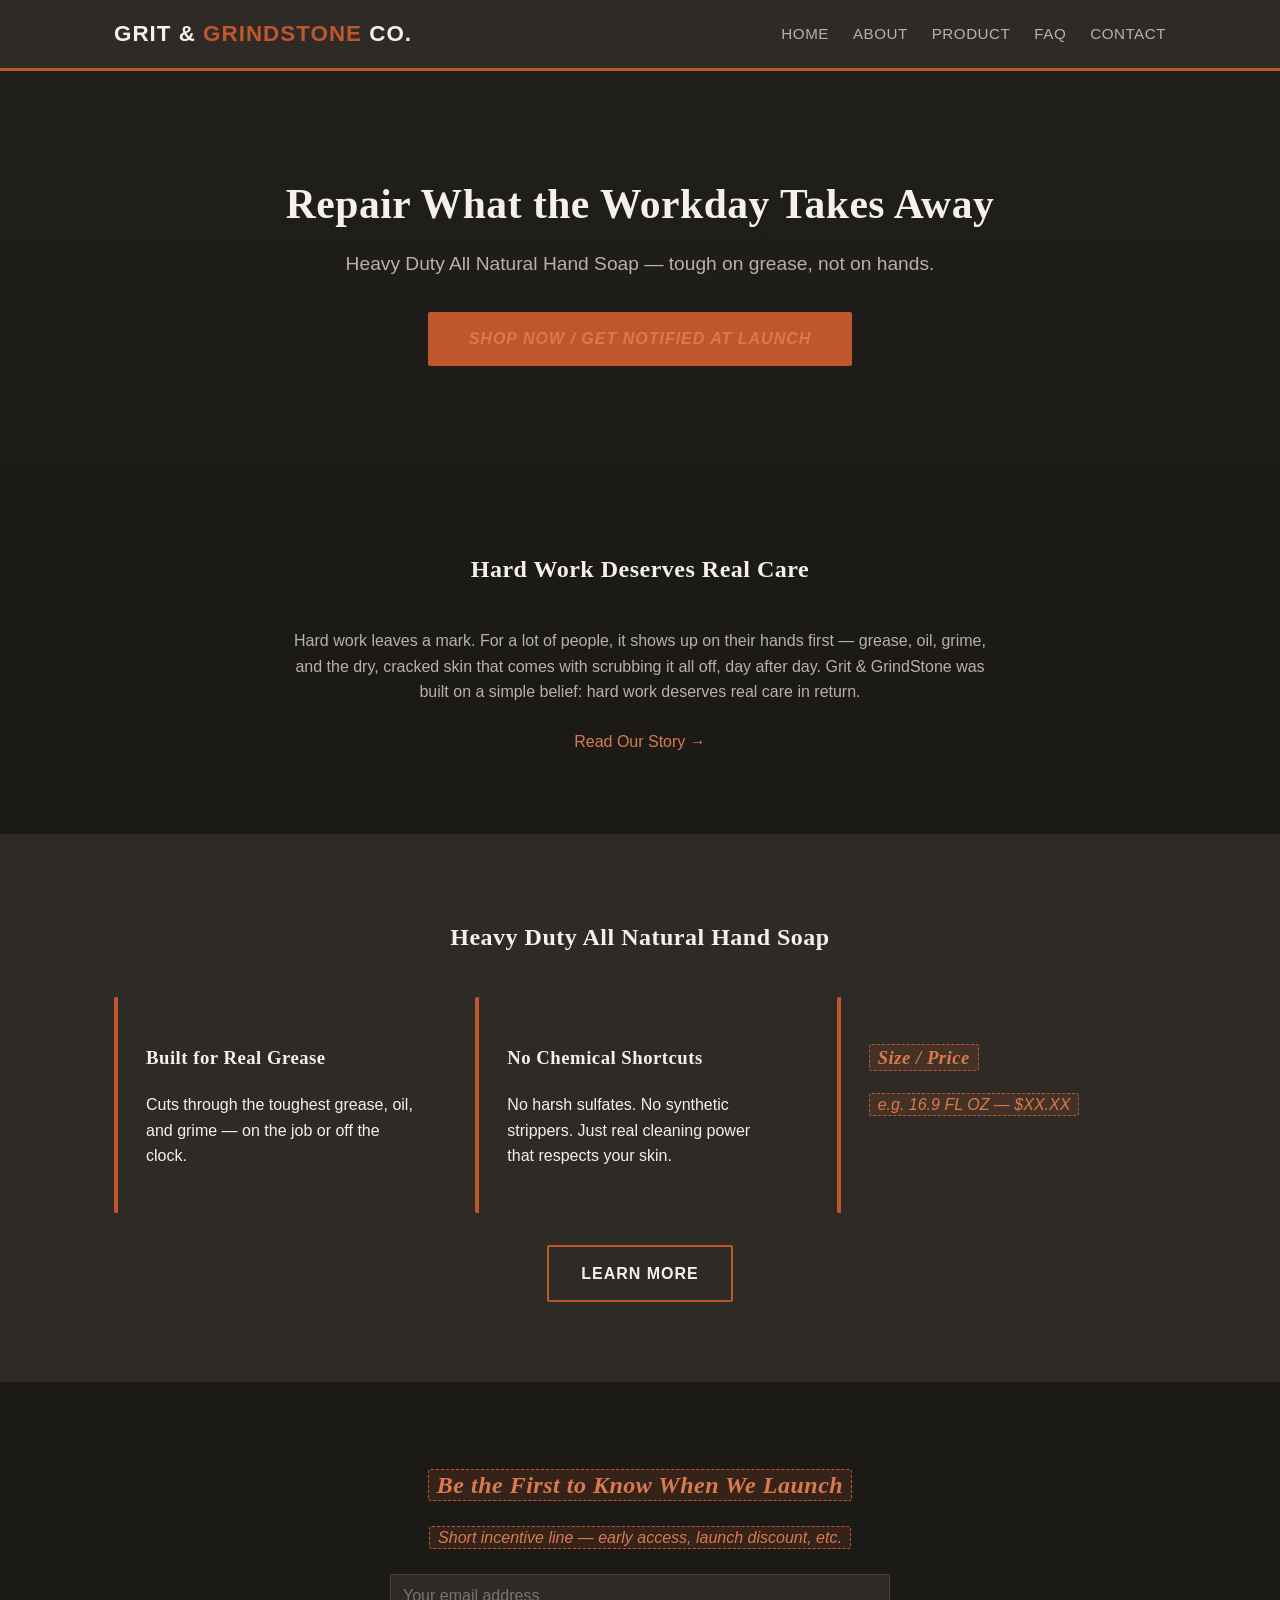
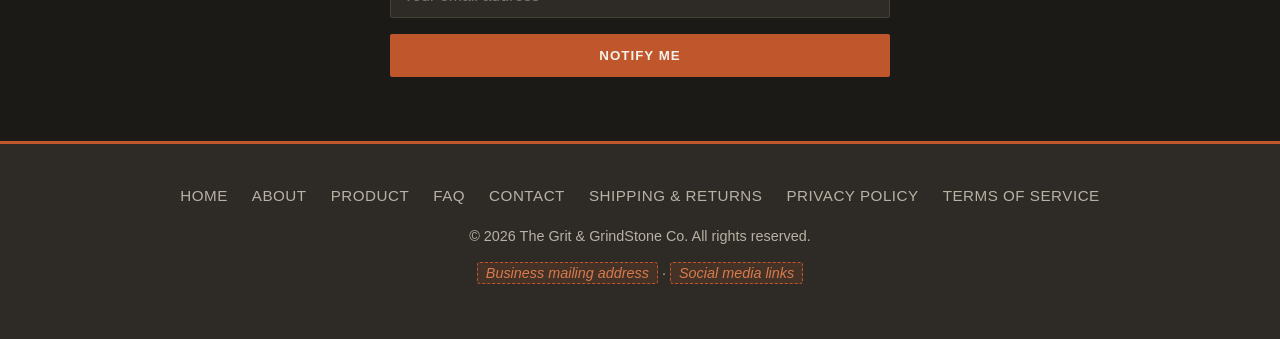
==== index.html @ a83cf023 "Initial site scaffold: homepage, about, product, FAQ, contact, shipping/returns, privacy, terms" ====
<!DOCTYPE html>
<html lang="en">
<head>
<meta charset="UTF-8">
<meta name="viewport" content="width=device-width, initial-scale=1.0">
<title>Grit & GrindStone Co. | Heavy Duty All Natural Hand Soap</title>
<meta name="description" content="Heavy Duty All Natural Hand Soap — tough on grease, not on hands.">
<link rel="stylesheet" href="css/style.css">
</head>
<body>

<header>
  <div class="nav-wrap">
    <div class="logo">Grit &amp; <span>GrindStone</span> Co.</div>
    <nav>
      <ul>
        <li><a href="index.html">Home</a></li>
        <li><a href="about.html">About</a></li>
        <li><a href="product.html">Product</a></li>
        <li><a href="faq.html">FAQ</a></li>
        <li><a href="contact.html">Contact</a></li>
      </ul>
    </nav>
  </div>
</header>

<section class="hero">
  <h1>Repair What the Workday Takes Away</h1>
  <p>Heavy Duty All Natural Hand Soap — tough on grease, not on hands.</p>
  <a href="product.html" class="btn"><span class="placeholder">Shop Now / Get Notified at Launch</span></a>
</section>

<section>
  <div class="container">
    <div class="section-title">
      <h2>Hard Work Deserves Real Care</h2>
    </div>
    <p style="max-width:700px;margin:0 auto;text-align:center;color:var(--gray-text);">
      Hard work leaves a mark. For a lot of people, it shows up on their hands first — grease, oil, grime, and the dry, cracked skin that comes with scrubbing it all off, day after day. Grit & GrindStone was built on a simple belief: hard work deserves real care in return.
    </p>
    <p style="text-align:center;margin-top:24px;"><a href="about.html">Read Our Story &rarr;</a></p>
  </div>
</section>

<section class="alt">
  <div class="container">
    <div class="section-title">
      <h2>Heavy Duty All Natural Hand Soap</h2>
    </div>
    <div class="grid">
      <div class="card">
        <h3>Built for Real Grease</h3>
        <p>Cuts through the toughest grease, oil, and grime — on the job or off the clock.</p>
      </div>
      <div class="card">
        <h3>No Chemical Shortcuts</h3>
        <p>No harsh sulfates. No synthetic strippers. Just real cleaning power that respects your skin.</p>
      </div>
      <div class="card">
        <h3><span class="placeholder">Size / Price</span></h3>
        <p><span class="placeholder">e.g. 16.9 FL OZ — $XX.XX</span></p>
      </div>
    </div>
    <p style="text-align:center;margin-top:32px;"><a href="product.html" class="btn btn-outline">Learn More</a></p>
  </div>
</section>

<section>
  <div class="container" style="text-align:center;">
    <h2><span class="placeholder">Be the First to Know When We Launch</span></h2>
    <p style="color:var(--gray-text);max-width:500px;margin:0 auto 24px;"><span class="placeholder">Short incentive line — early access, launch discount, etc.</span></p>
    <form style="margin:0 auto;" onsubmit="return false;">
      <input type="email" placeholder="Your email address" required>
      <button type="submit" class="btn">Notify Me</button>
    </form>
  </div>
</section>

<footer>
  <nav>
    <ul>
      <li><a href="index.html">Home</a></li>
      <li><a href="about.html">About</a></li>
      <li><a href="product.html">Product</a></li>
      <li><a href="faq.html">FAQ</a></li>
      <li><a href="contact.html">Contact</a></li>
      <li><a href="shipping-returns.html">Shipping &amp; Returns</a></li>
      <li><a href="privacy.html">Privacy Policy</a></li>
      <li><a href="terms.html">Terms of Service</a></li>
    </ul>
  </nav>
  <p>&copy; 2026 The Grit &amp; GrindStone Co. All rights reserved.</p>
  <p><span class="placeholder">Business mailing address</span> &middot; <span class="placeholder">Social media links</span></p>
</footer>

</body>
</html>
---- css/style.css ----
:root {
  --charcoal: #1c1a17;
  --steel: #2e2b27;
  --steel-light: #454138;
  --rust: #c0562c;
  --rust-light: #d97a4d;
  --off-white: #f4f1ea;
  --gray-text: #b8b2a5;
  --max-width: 1100px;
}

* { box-sizing: border-box; }

body {
  margin: 0;
  font-family: 'Segoe UI', Arial, sans-serif;
  background: var(--charcoal);
  color: var(--off-white);
  line-height: 1.6;
}

a { color: var(--rust-light); text-decoration: none; }
a:hover { text-decoration: underline; }

h1, h2, h3 {
  font-family: Georgia, 'Times New Roman', serif;
  letter-spacing: 0.5px;
}

.container {
  max-width: var(--max-width);
  margin: 0 auto;
  padding: 0 24px;
}

/* Header / Nav */
header {
  background: var(--steel);
  border-bottom: 3px solid var(--rust);
  position: sticky;
  top: 0;
  z-index: 10;
}

.nav-wrap {
  display: flex;
  align-items: center;
  justify-content: space-between;
  padding: 16px 24px;
  max-width: var(--max-width);
  margin: 0 auto;
}

.logo {
  font-size: 1.4rem;
  font-weight: bold;
  color: var(--off-white);
  text-transform: uppercase;
  letter-spacing: 1px;
}
.logo span { color: var(--rust); }

nav ul {
  list-style: none;
  display: flex;
  gap: 24px;
  margin: 0;
  padding: 0;
  flex-wrap: wrap;
}

nav a {
  color: var(--gray-text);
  font-size: 0.95rem;
  text-transform: uppercase;
  letter-spacing: 0.5px;
}
nav a:hover { color: var(--rust-light); text-decoration: none; }

/* Hero */
.hero {
  background: linear-gradient(rgba(28,26,23,0.75), rgba(28,26,23,0.9)), var(--steel);
  padding: 100px 24px;
  text-align: center;
}
.hero h1 {
  font-size: 2.6rem;
  margin: 0 0 12px;
  color: var(--off-white);
}
.hero p {
  font-size: 1.2rem;
  color: var(--gray-text);
  max-width: 600px;
  margin: 0 auto 32px;
}

.btn {
  display: inline-block;
  background: var(--rust);
  color: var(--off-white);
  padding: 14px 32px;
  font-weight: bold;
  text-transform: uppercase;
  letter-spacing: 1px;
  border-radius: 2px;
  border: none;
  cursor: pointer;
}
.btn:hover { background: var(--rust-light); text-decoration: none; }
.btn-outline {
  background: transparent;
  border: 2px solid var(--rust);
  color: var(--off-white);
}

/* Sections */
section {
  padding: 64px 24px;
}
section.alt { background: var(--steel); }

.section-title {
  text-align: center;
  margin-bottom: 40px;
}

.grid {
  display: grid;
  grid-template-columns: repeat(auto-fit, minmax(240px, 1fr));
  gap: 32px;
}

.card {
  background: var(--steel);
  padding: 28px;
  border-left: 4px solid var(--rust);
  border-radius: 2px;
}

/* Page content (About, Product, FAQ, legal) */
.page-content {
  max-width: 760px;
  margin: 0 auto;
  padding: 64px 24px;
}
.page-content h1 { margin-bottom: 24px; }
.page-content h2 { color: var(--rust-light); margin-top: 40px; }

.placeholder {
  background: rgba(192, 86, 44, 0.15);
  border: 1px dashed var(--rust);
  padding: 2px 8px;
  border-radius: 3px;
  color: var(--rust-light);
  font-style: italic;
}

/* FAQ */
.faq-item { margin-bottom: 28px; }
.faq-item h3 { color: var(--rust-light); margin-bottom: 6px; }

/* Forms */
form {
  display: flex;
  flex-direction: column;
  gap: 16px;
  max-width: 500px;
}
input, textarea, select {
  background: var(--steel);
  border: 1px solid var(--steel-light);
  color: var(--off-white);
  padding: 12px;
  border-radius: 2px;
  font-family: inherit;
  font-size: 1rem;
}

/* Footer */
footer {
  background: var(--steel);
  border-top: 3px solid var(--rust);
  padding: 40px 24px;
  text-align: center;
  color: var(--gray-text);
  font-size: 0.9rem;
}
footer nav ul {
  justify-content: center;
  margin-bottom: 16px;
}
footer a { color: var(--gray-text); }

@media (max-width: 640px) {
  .nav-wrap { flex-direction: column; gap: 12px; }
  .hero h1 { font-size: 1.9rem; }
}
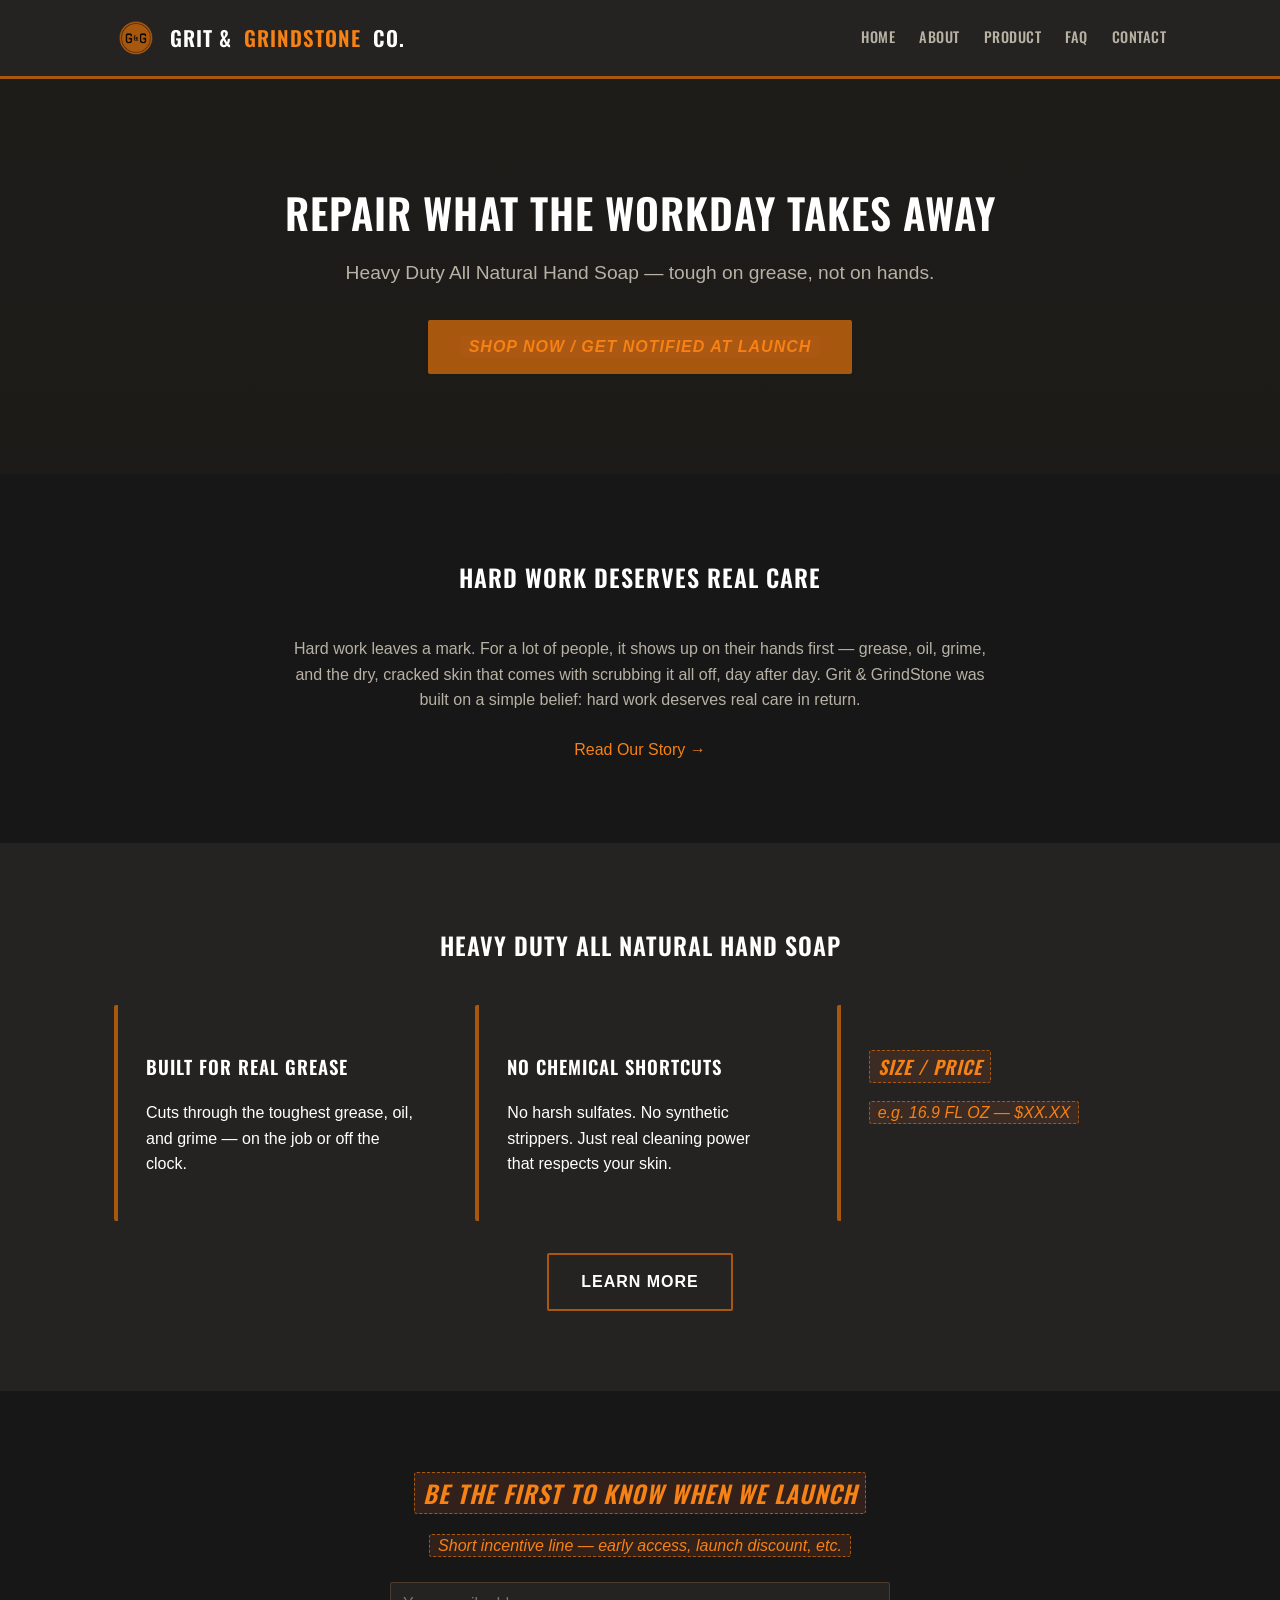
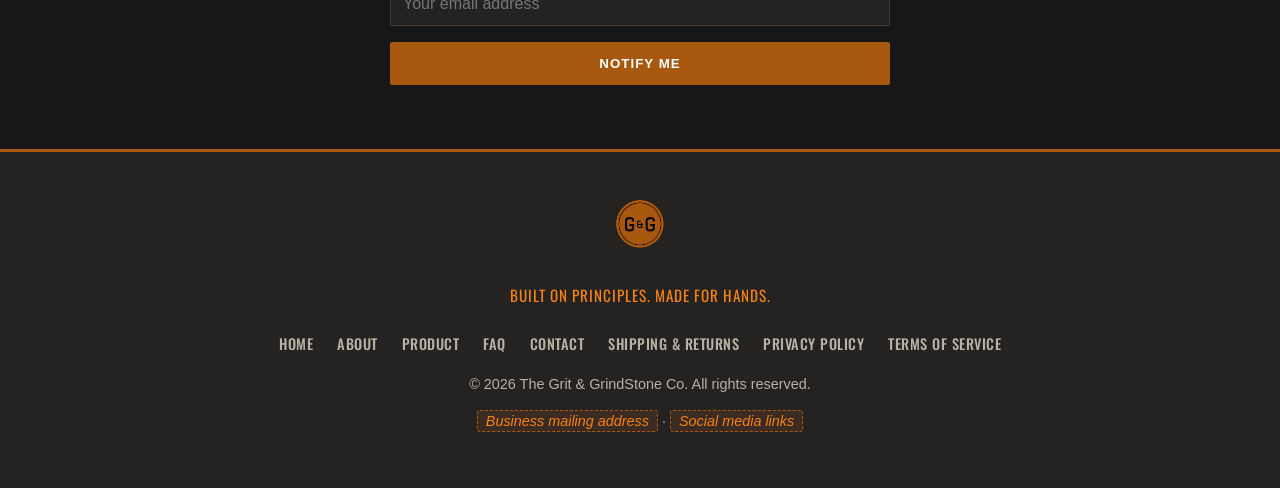
==== commit c535a360: "Rebrand site to match finalized label art: real logo badge, sampled color palette, Oswald typography" ====
--- a/index.html
+++ b/index.html
@@ -11,7 +11,10 @@
 
 <header>
   <div class="nav-wrap">
-    <div class="logo">Grit &amp; <span>GrindStone</span> Co.</div>
+    <a href="index.html" class="logo">
+      <img src="assets/logo-badge.png" alt="Grit &amp; GrindStone Co. badge" class="logo-badge">
+      Grit &amp; <span class="accent">GrindStone</span> Co.
+    </a>
     <nav>
       <ul>
         <li><a href="index.html">Home</a></li>
@@ -77,6 +80,8 @@
 </section>
 
 <footer>
+  <img src="assets/logo-badge.png" alt="Grit &amp; GrindStone Co. badge" class="footer-badge">
+  <p class="footer-tagline">Built on Principles. Made for Hands.</p>
   <nav>
     <ul>
       <li><a href="index.html">Home</a></li>
--- a/css/style.css
+++ b/css/style.css
@@ -1,10 +1,12 @@
+@import url('https://fonts.googleapis.com/css2?family=Oswald:wght@500;600;700&display=swap');
+
 :root {
-  --charcoal: #1c1a17;
-  --steel: #2e2b27;
-  --steel-light: #454138;
-  --rust: #c0562c;
-  --rust-light: #d97a4d;
-  --off-white: #f4f1ea;
+  --charcoal: #171717;
+  --steel: #242322;
+  --steel-light: #4a3c2f;
+  --rust: #a7580e;
+  --rust-light: #f68115;
+  --off-white: #ffffff;
   --gray-text: #b8b2a5;
   --max-width: 1100px;
 }
@@ -23,8 +25,10 @@
 a:hover { text-decoration: underline; }
 
 h1, h2, h3 {
-  font-family: Georgia, 'Times New Roman', serif;
-  letter-spacing: 0.5px;
+  font-family: 'Oswald', 'Segoe UI', Arial, sans-serif;
+  text-transform: uppercase;
+  letter-spacing: 1px;
+  font-weight: 600;
 }
 
 .container {
@@ -52,13 +56,19 @@
 }
 
 .logo {
-  font-size: 1.4rem;
-  font-weight: bold;
-  color: var(--off-white);
-  text-transform: uppercase;
-  letter-spacing: 1px;
-}
-.logo span { color: var(--rust); }
+  display: flex;
+  align-items: center;
+  gap: 12px;
+  font-family: 'Oswald', sans-serif;
+  font-size: 1.3rem;
+  font-weight: 600;
+  color: var(--off-white);
+  text-transform: uppercase;
+  letter-spacing: 1px;
+}
+.logo:hover { text-decoration: none; }
+.logo-badge { height: 44px; width: 44px; }
+.logo .accent { color: var(--rust-light); }
 
 nav ul {
   list-style: none;
@@ -70,10 +80,12 @@
 }
 
 nav a {
+  font-family: 'Oswald', sans-serif;
   color: var(--gray-text);
-  font-size: 0.95rem;
+  font-size: 0.9rem;
   text-transform: uppercase;
   letter-spacing: 0.5px;
+  font-weight: 500;
 }
 nav a:hover { color: var(--rust-light); text-decoration: none; }
 
@@ -186,6 +198,15 @@
   color: var(--gray-text);
   font-size: 0.9rem;
 }
+.footer-badge { height: 64px; width: 64px; margin-bottom: 16px; }
+.footer-tagline {
+  font-family: 'Oswald', sans-serif;
+  color: var(--rust-light);
+  text-transform: uppercase;
+  letter-spacing: 1px;
+  font-size: 0.95rem;
+  margin: 4px 0 24px;
+}
 footer nav ul {
   justify-content: center;
   margin-bottom: 16px;
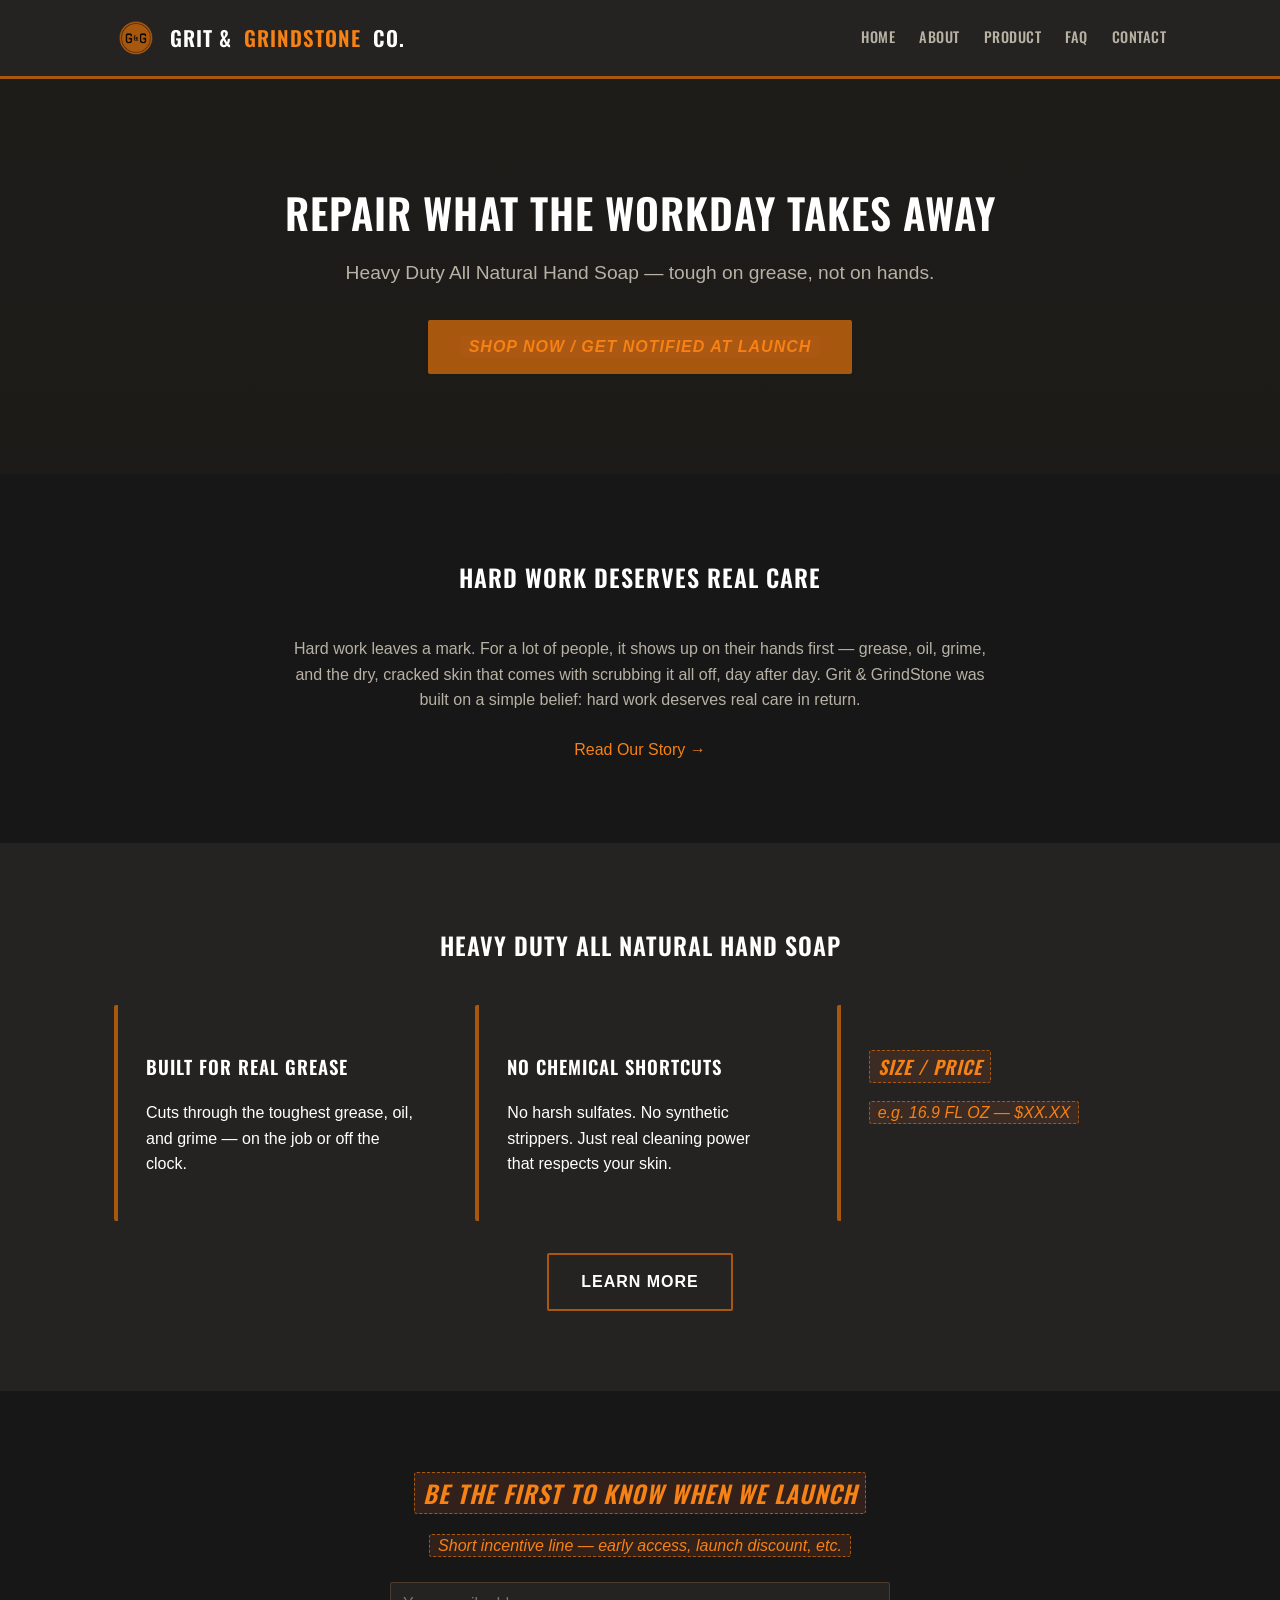
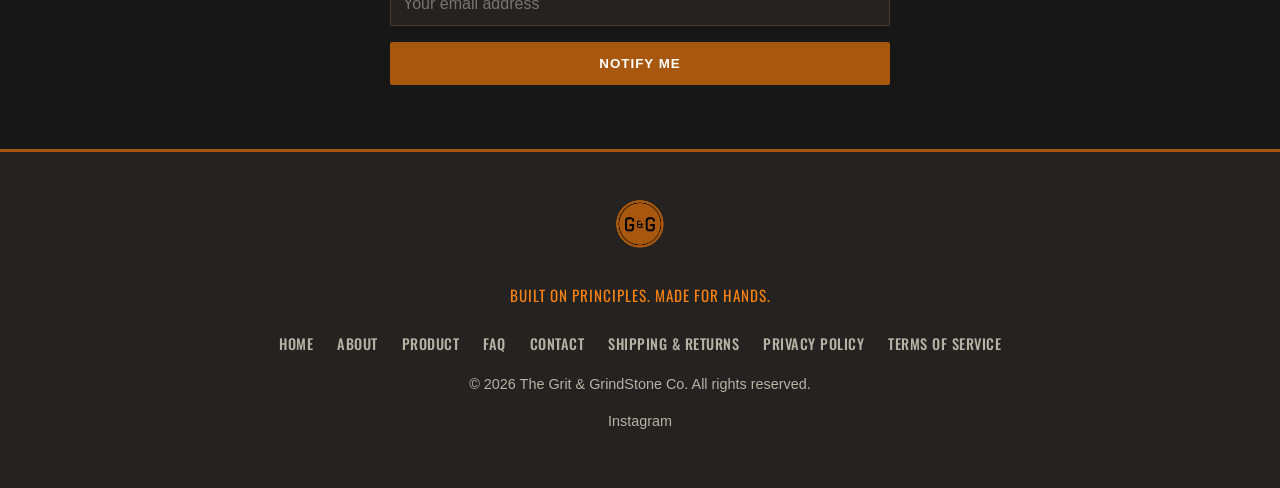
==== commit 7222c451: "Add Instagram link, pull public mailing address pending a P.O. Box" ====
--- a/index.html
+++ b/index.html
@@ -95,7 +95,7 @@
     </ul>
   </nav>
   <p>&copy; 2026 The Grit &amp; GrindStone Co. All rights reserved.</p>
-  <p><span class="placeholder">Business mailing address</span> &middot; <span class="placeholder">Social media links</span></p>
+  <p><a href="https://instagram.com/thegritandgrindstoneco" target="_blank" rel="noopener">Instagram</a></p>
 </footer>
 
 </body>
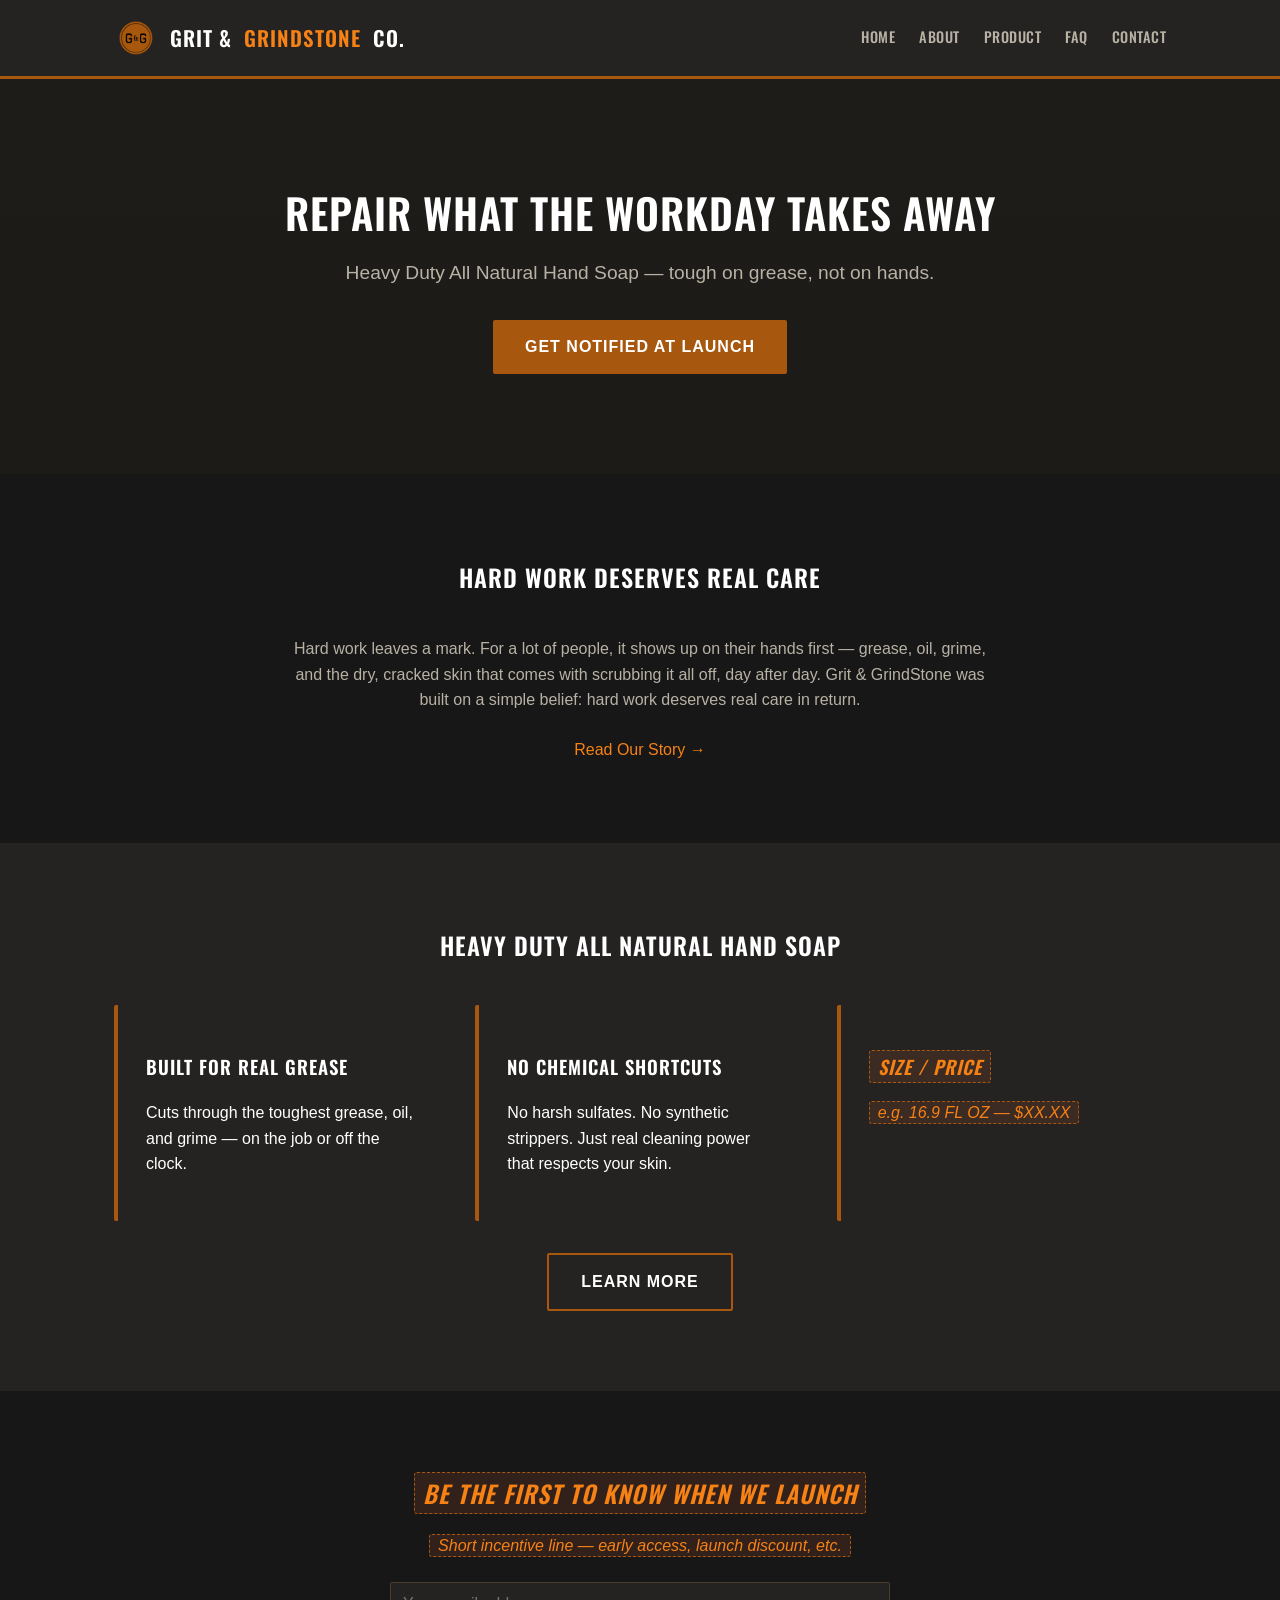
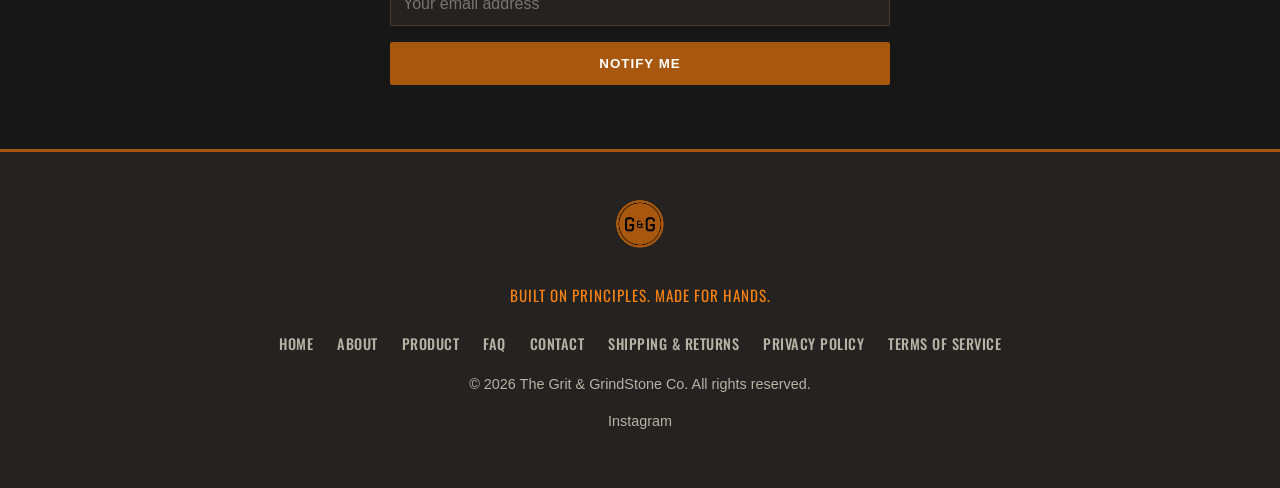
==== commit c9efe161: "Homepage CTA now points to Contact page with a Launch Notification option, instead of a premature Sh" ====
--- a/index.html
+++ b/index.html
@@ -30,7 +30,7 @@
 <section class="hero">
   <h1>Repair What the Workday Takes Away</h1>
   <p>Heavy Duty All Natural Hand Soap — tough on grease, not on hands.</p>
-  <a href="product.html" class="btn"><span class="placeholder">Shop Now / Get Notified at Launch</span></a>
+  <a href="contact.html" class="btn">Get Notified at Launch</a>
 </section>
 
 <section>
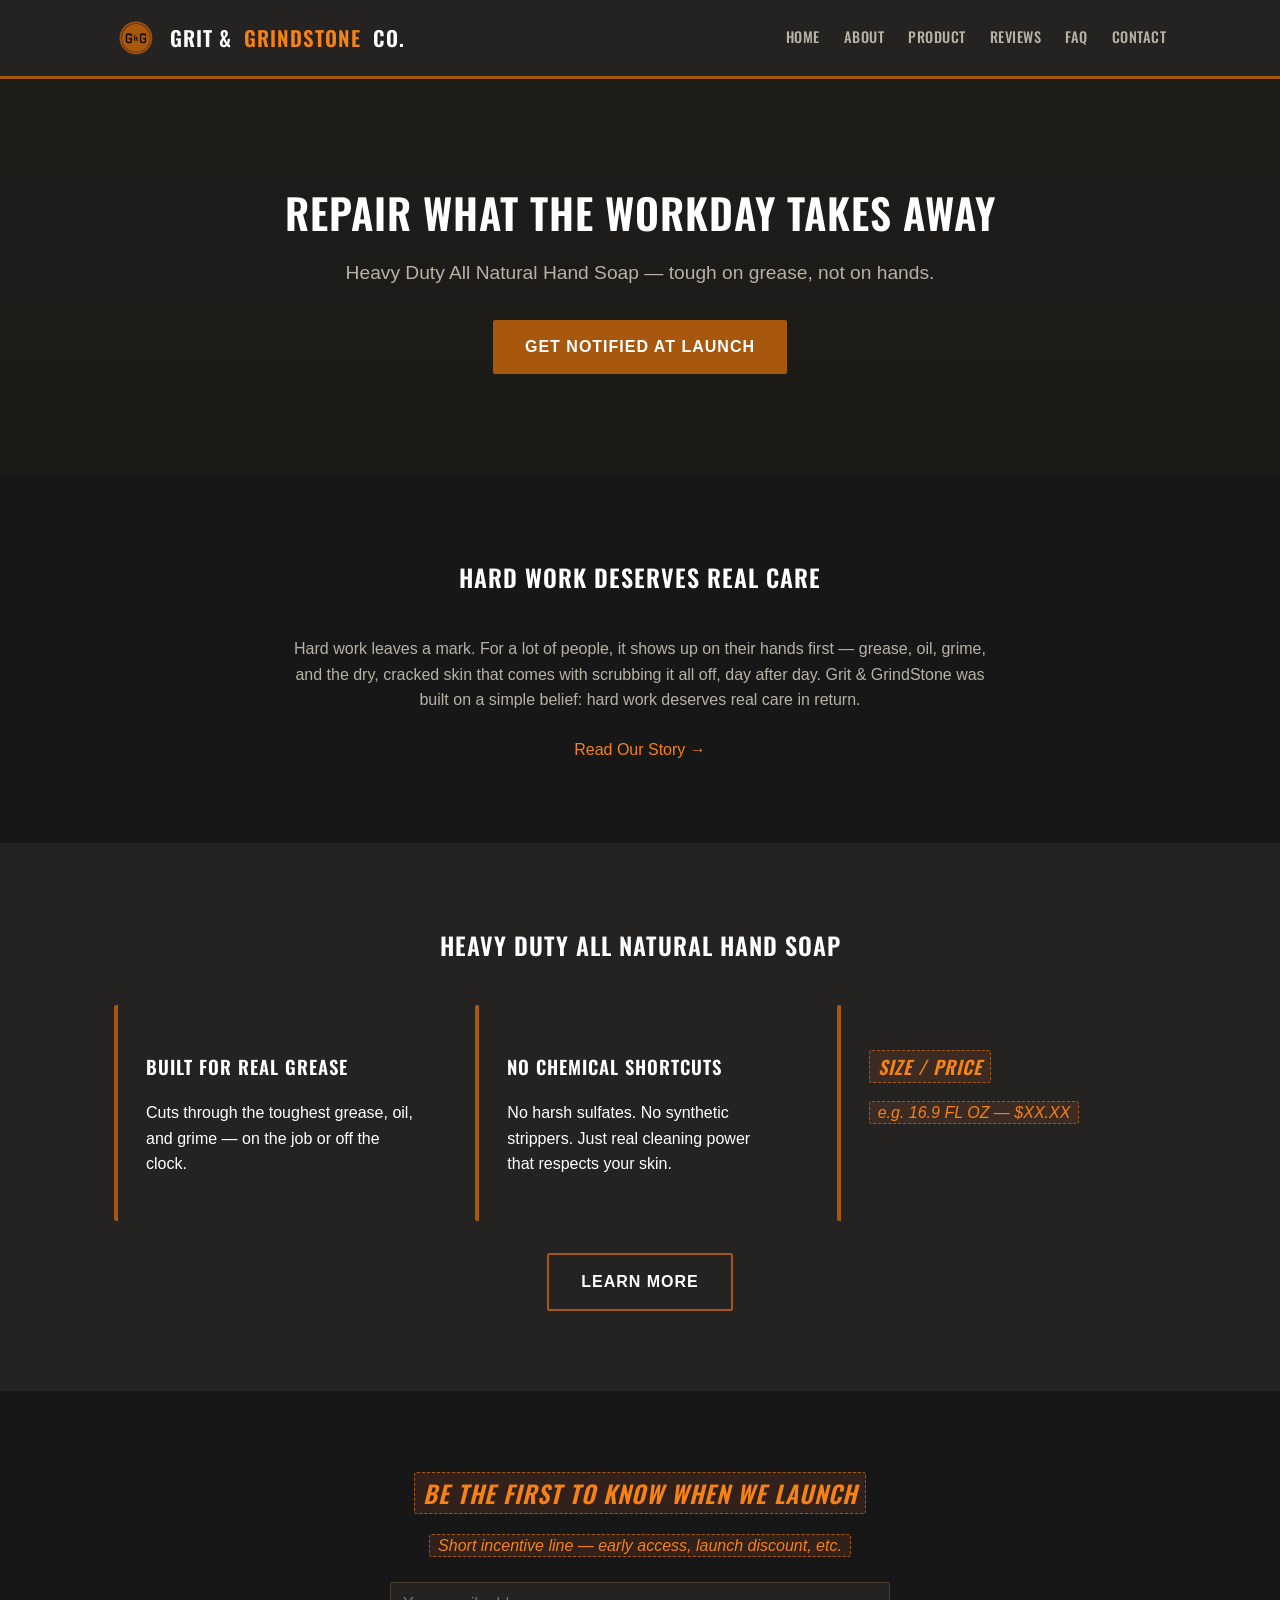
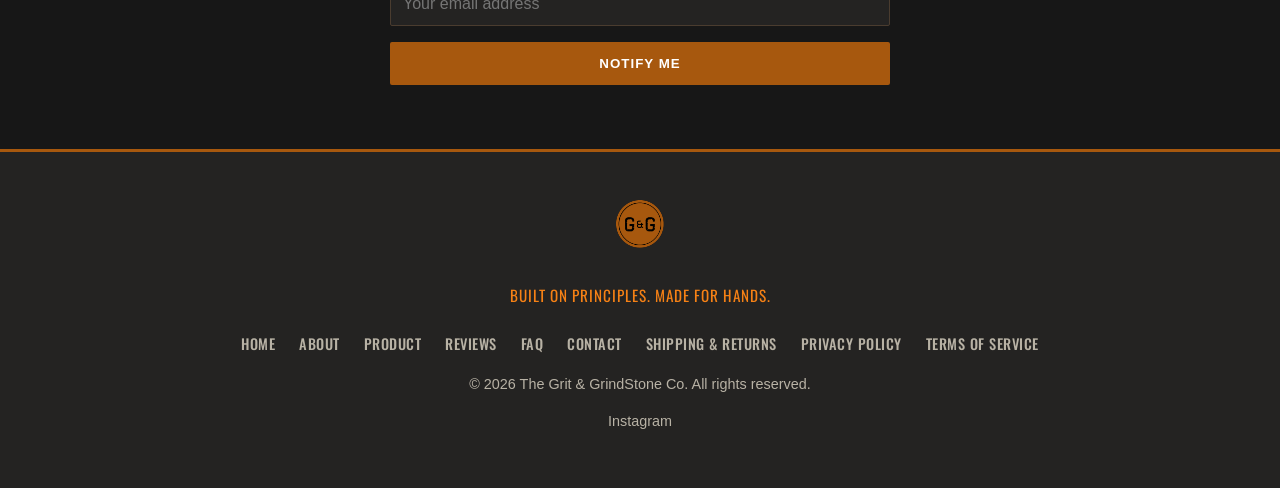
==== commit 401cfb61: "Add Reviews page with placeholder testimonial layout, link it in nav and footer site-wide" ====
--- a/index.html
+++ b/index.html
@@ -20,6 +20,7 @@
         <li><a href="index.html">Home</a></li>
         <li><a href="about.html">About</a></li>
         <li><a href="product.html">Product</a></li>
+        <li><a href="reviews.html">Reviews</a></li>
         <li><a href="faq.html">FAQ</a></li>
         <li><a href="contact.html">Contact</a></li>
       </ul>
@@ -87,6 +88,7 @@
       <li><a href="index.html">Home</a></li>
       <li><a href="about.html">About</a></li>
       <li><a href="product.html">Product</a></li>
+      <li><a href="reviews.html">Reviews</a></li>
       <li><a href="faq.html">FAQ</a></li>
       <li><a href="contact.html">Contact</a></li>
       <li><a href="shipping-returns.html">Shipping &amp; Returns</a></li>
